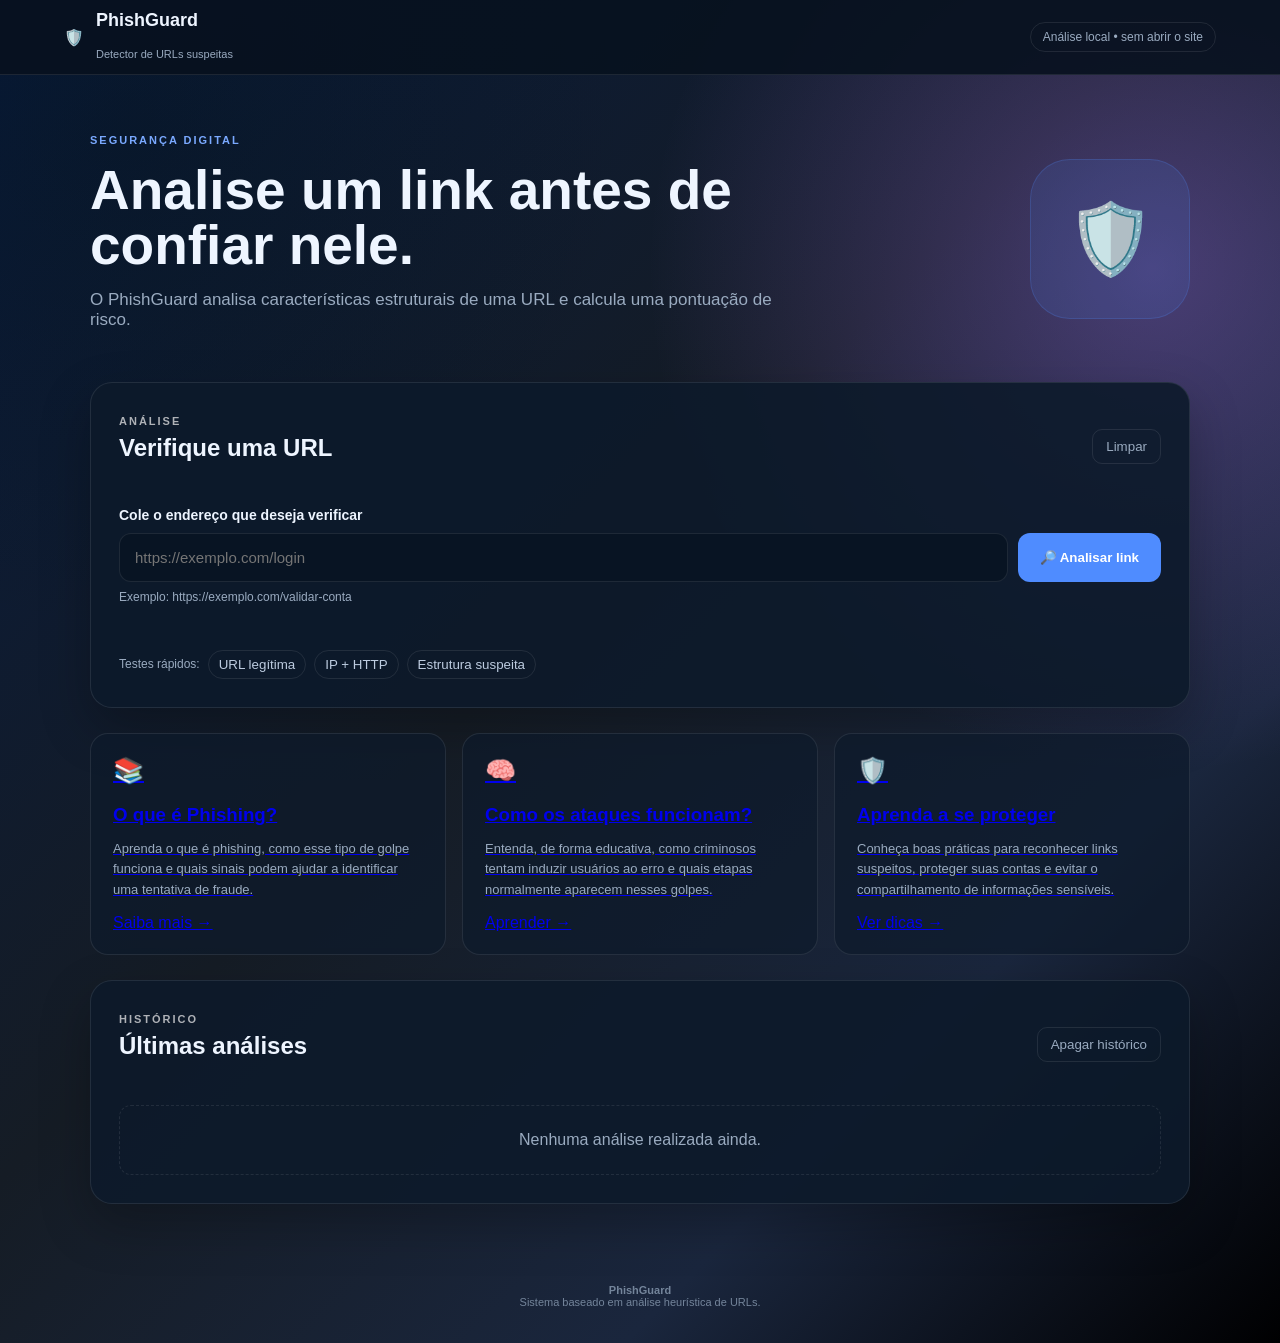
==== index.html @ 77832d0c "Versão inicial do PhishGuard" ====
<!DOCTYPE html>
<html lang="pt-BR">
<head>
    <meta charset="UTF-8">
    <meta name="viewport" content="width=device-width, initial-scale=1.0">

    <title>PhishGuard - Detector de Phishing</title>

    <link rel="stylesheet" href="./stales.css">
</head>

<body>

    <header class="topbar">

        <div class="logo">
            🛡️
            <div>
                <strong>PhishGuard</strong>
                <small>Detector de URLs suspeitas</small>
            </div>
        </div>

        <span class="status">
            Análise local • sem abrir o site
        </span>

    </header>


    <main class="container">

        <section class="hero">

            <div>

                <span class="eyebrow">
                    SEGURANÇA DIGITAL
                </span>

                <h1>
                    Analise um link antes de confiar nele.
                </h1>

                <p>
                    O PhishGuard analisa características estruturais
                    de uma URL e calcula uma pontuação de risco.
                </p>

            </div>

            <div class="shield">
                🛡️
            </div>

        </section>


        <!-- ÁREA DE ANÁLISE -->

        <section class="card">

            <div class="section-header">

                <div>
                    <span class="section-title">
                        ANÁLISE
                    </span>

                    <h2>
                        Verifique uma URL
                    </h2>
                </div>

                <button id="limpar" class="btn-secondary">
                    Limpar
                </button>

            </div>


            <form id="formulario">

                <label for="url">
                    Cole o endereço que deseja verificar
                </label>

                <div class="input-area">

                    <input
                        type="text"
                        id="url"
                        placeholder="https://exemplo.com/login"
                        autocomplete="off"
                    >

                    <button type="submit" class="btn-primary">
                        🔎 Analisar link
                    </button>

                </div>

                <p class="help">
                    Exemplo:
                    https://exemplo.com/validar-conta
                </p>

                <p id="erro" class="erro"></p>

            </form>


            <div class="testes">

                <span>Testes rápidos:</span>

                <button
                    class="teste"
                    data-url="https://www.google.com"
                >
                    URL legítima
                </button>

                <button
                    class="teste"
                    data-url="http://192.168.0.10/login/password"
                >
                    IP + HTTP
                </button>

                <button
                    class="teste"
                    data-url="http://login-conta-segura.exemplo.com/verify/account?password=true"
                >
                    Estrutura suspeita
                </button>

            </div>

        </section>


<section id="resultado" class="resultado escondido">

    <!-- CABEÇALHO DO RESULTADO -->

    <div id="resultadoTopo" class="resultado-topo">

        <div id="iconeRisco" class="icone-risco">
            🛡️
        </div>

        <div class="resultado-texto">

            <span id="nivel" class="nivel">
                RISCO BAIXO
            </span>

            <h2 id="tituloRisco">
                URL aparentemente segura
            </h2>

            <p id="resumo">
                A análise foi concluída.
            </p>

        </div>

        <div class="score">

            <strong id="pontuacao">
                0
            </strong>

            <span>
                /100
            </span>

        </div>

    </div>


    <!-- BARRA DE RISCO -->

    <div class="barra-risco">

        <div class="barra-labels">

            <span>
                BAIXO
            </span>

            <span>
                MÉDIO
            </span>

            <span>
                ALTO
            </span>

        </div>

        <div class="barra">

            <div id="barraProgresso"></div>

        </div>

    </div>


    <!-- MENSAGEM PRINCIPAL -->

    <div id="mensagemSeguranca" class="mensagem-seguranca">

        <div class="mensagem-icone">
            🛡️
        </div>

        <div>

            <strong>
                Resultado da análise
            </strong>

            <p id="mensagemResultado">

                A análise estrutural da URL foi concluída.

            </p>

        </div>

    </div>


    <!-- GRID -->

    <div class="grid-resultados">


        <!-- INDICADORES -->

        <div class="painel">

            <div class="painel-titulo">

                <span>
                    🔍
                </span>

                <div>

                    <h3>
                        Indicadores encontrados
                    </h3>

                    <p>
                        Ameaças encontradas na análise
                    </p>
                </div>

            </div>

            <div id="indicadores"></div>

        </div>


        <!-- RECOMENDAÇÃO -->

        <div class="painel">

            <div class="painel-titulo">

                <span>
                    💡
                </span>

                <div>

                    <h3>
                        Recomendação
                    </h3>

                    <p>
                        O que fazer depois da análise
                    </p>

                </div>

            </div>

            <p id="recomendacao"></p>

            <div class="aviso">

                <strong>Importante:</strong>

                o resultado é uma análise heurística.
                Nenhum indicador isolado comprova que
                uma URL é phishing.

            </div>

        </div>

    </div>


    <!-- CARACTERÍSTICAS -->

    <div class="painel caracteristicas">

        <div class="painel-titulo">

            <span>
                🧩
            </span>

            <div>

                <h3>
                    Características da URL
                </h3>

                <p>
                    Informações extraídas durante a análise
                </p>

            </div>

        </div>

        <div id="detalhes" class="detalhes"></div>

    </div>


</section>


        <!-- INFORMAÇÕES -->
    <section class="info-grid">

      <a href="aprenda.html" class="info-card link-card">

        <div class="info-icon">
            📚
        </div>

        <h3>
            O que é Phishing?
        </h3>

        <p>
            Aprenda o que é phishing, como esse tipo de
            golpe funciona e quais sinais podem ajudar
            a identificar uma tentativa de fraude.
        </p>

        <span class="saiba-mais">
            Saiba mais →
        </span>

    </a>


    <a href="aprenda.html#como-funciona"
       class="info-card link-card">

        <div class="info-icon">
            🧠
        </div>

        <h3>
            Como os ataques funcionam?
        </h3>

        <p>
            Entenda, de forma educativa, como criminosos
            tentam induzir usuários ao erro e quais etapas
            normalmente aparecem nesses golpes.
        </p>

        <span class="saiba-mais">
            Aprender →
        </span>

    </a>


    <a href="aprenda.html#prevencao"
       class="info-card link-card">

        <div class="info-icon">
            🛡️
        </div>

        <h3>
            Aprenda a se proteger
        </h3>

        <p>
            Conheça boas práticas para reconhecer links
            suspeitos, proteger suas contas e evitar o
            compartilhamento de informações sensíveis.
        </p>

        <span class="saiba-mais">
            Ver dicas →
        </span>

    </a>

</section>
        <!-- HISTÓRICO -->

        <section class="card historico">

            <div class="section-header">

                <div>

                    <span class="section-title">
                        HISTÓRICO
                    </span>

                    <h2>
                        Últimas análises
                    </h2>

                </div>

                <button
                    id="limparHistorico"
                    class="btn-secondary"
                >
                    Apagar histórico
                </button>

            </div>


            <div id="historicoLista">

                <div class="vazio">
                    Nenhuma análise realizada ainda.
                </div>

            </div>

        </section>

    </main>


    <footer>

        <strong>PhishGuard</strong>

        <br>

        Sistema baseado em análise heurística de URLs.

    </footer>


    <script src="script.js"></script>

</body>
</html>
---- stales.css ----
html {
    margin: 0;
    padding: 0;
    width: 100%;
    max-width: 100%;
    background: #071a3d;
    box-sizing: border-box;
    overflow-x: hidden;
}

body {
    margin: 0;
    padding: 0;
    width: 100%;
    max-width: 100%;
    overflow-x: hidden;
    box-sizing: border-box;
}

*,
*::before,
*::after {
    box-sizing: border-box;
}

:root {

    --fundo: #959ba4;

    --card: #0d1a2b;

    --card2: #101f33;

    --texto: #eef5ff;

    --cinza: #9aabc0;

    --azul: #4f8cff;

    --verde: #35c88a;

    --amarelo: #f2bb55;

    --vermelho: #ff6b7a;

    --borda: rgba(255,255,255,0.09);

}


body {
    min-height: 100vh;

    background:
        radial-gradient(
            circle at 10% 10%,
            rgba(5, 18, 20, 0.35),
            transparent 30%
        ),
        radial-gradient(
            circle at 90% 20%,
            rgba(166, 118, 249, 0.35),
            transparent 32%
        ),
        linear-gradient(
            135deg,
            #071a3d 0%,
            #151c25 45%,
            #1a263d 75%,
            #000001 100%
        );

    color: var(--texto);

    font-family:
        Arial,
        Helvetica,
        sans-serif;
}
/* HEADER */

.topbar {

    height: 75px;

    padding: 0 5%;

    display: flex;

    align-items: center;

    justify-content: space-between;

    border-bottom: 1px solid var(--borda);

    background: rgba(7,17,31,0.9);

}


.logo {

    display: flex;

    align-items: center;

    gap: 12px;

}


.logo > :first-child {

    font-size: 30px;

}


.logo strong {

    display: block;

    font-size: 18px;

}


.logo small {

    color: var(--cinza);

    font-size: 11px;

}


.status {

    color: var(--cinza);

    border: 1px solid var(--borda);

    padding: 7px 12px;

    border-radius: 20px;

    font-size: 12px;

}


/* CONTAINER */

.container {

    width: 92%;

    max-width: 1100px;

    margin: auto;

    padding: 55px 0 80px;

}


/* HERO */

.hero {

    display: flex;

    justify-content: space-between;

    align-items: center;

    margin-bottom: 35px;

}


.eyebrow {

    color: #7aa9ff;

    font-size: 11px;

    font-weight: bold;

    letter-spacing: 2px;

}


.hero h1 {

    font-size: 55px;

    line-height: 1;

    max-width: 700px;

    margin: 15px 0;

}


.hero p {

    color: var(--cinza);

    max-width: 700px;

    font-size: 17px;

}


.shield {

    width: 160px;

    height: 160px;

    border-radius: 40px;

    display: flex;

    justify-content: center;

    align-items: center;

    font-size: 70px;

    background: rgba(79,140,255,0.12);

    border: 1px solid rgba(79,140,255,0.2);

}


/* CARDS */

.card {

    background: rgba(13,26,43,0.9);

    border: 1px solid var(--borda);

    border-radius: 22px;

    padding: 28px;

    box-shadow: 0 20px 50px rgba(0,0,0,0.25);

}


.section-header {

    display: flex;

    justify-content: space-between;

    align-items: center;

    margin-bottom: 25px;

}


.section-title {

    color: #afb2b7;

    font-size: 11px;

    letter-spacing: 2px;

    font-weight: bold;

}


.section-header h2 {

    margin-top: 5px;

}
.section-header h3 {

    margin-top: 5px;
    color: #afb2b7;

}

label {

    display: block;

    margin-bottom: 10px;

    font-size: 14px;

    font-weight: bold;

}


/* INPUT */

.input-area {

    display: flex;

    gap: 10px;

}


input {

    flex: 1;

    background: #081423;

    color: white;

    border: 1px solid var(--borda);

    border-radius: 12px;

    padding: 15px;

    outline: none;

    font-size: 15px;

}


input:focus {

    border-color: var(--azul);

    box-shadow: 0 0 0 3px rgba(79,140,255,0.1);

}


/* BOTÕES */

button {

    cursor: pointer;

}


.btn-primary {

    border: none;

    background: var(--azul);

    color: white;

    padding: 0 22px;

    border-radius: 12px;

    font-weight: bold;

}


.btn-primary:hover {

    filter: brightness(1.15);

}


.btn-secondary {

    background: transparent;

    color: var(--cinza);

    border: 1px solid var(--borda);

    padding: 9px 13px;

    border-radius: 10px;

}


.btn-secondary:hover {

    background: rgba(255,255,255,0.05);

    color: white;

}


.help {

    color: var(--cinza);

    font-size: 12px;

    margin-top: 8px;

}


.erro {

    color: var(--vermelho);

    min-height: 20px;

    font-size: 13px;

}


/* TESTES */

.testes {

    display: flex;

    flex-wrap: wrap;

    gap: 8px;

    align-items: center;

    margin-top: 5px;

    color: var(--cinza);

    font-size: 12px;

}


.teste {

    background: transparent;

    border: 1px solid var(--borda);

    color: #bdcce0;

    border-radius: 20px;

    padding: 6px 10px;

}


/* RESULTADO */

.resultado {

    margin-top: 25px;

    background: rgba(13,26,43,0.9);

    border: 1px solid var(--borda);

    border-radius: 22px;

    overflow: hidden;

}


.resultado-header {

    padding: 28px;

    display: grid;

    grid-template-columns: auto 1fr auto;

    gap: 18px;

    align-items: center;

}


.icone-risco {

    width: 60px;

    height: 60px;

    border-radius: 17px;

    display: flex;

    justify-content: center;

    align-items: center;

    font-size: 27px;

}


.nivel {

    font-size: 11px;

    font-weight: bold;

    letter-spacing: 2px;

}


.resultado-header h2 {

    margin: 3px 0;

}


.resultado-header p {

    color: var(--cinza);

    font-size: 13px;

}


.score {

    text-align: right;

}


.score strong {

    font-size: 45px;

}


.score span {

    color: var(--cinza);

}


/* BARRA */

.barra {

    width: 100%;

    height: 8px;

    background: #081423;

}


#barraProgresso {

    height: 100%;

    width: 0%;

    transition: 0.6s;

}


/* GRID */

.grid-resultados {

    display: grid;

    grid-template-columns: 1.3fr 1fr;

    gap: 16px;

    padding: 22px 28px 0;

}


.painel {

    background: rgba(255,255,255,0.025);

    border: 1px solid var(--borda);

    border-radius: 17px;

    padding: 20px;

}


.painel h3 {

    font-size: 15px;

    margin-bottom: 15px;

}


/* INDICADORES */

.indicador {

    display: flex;

    align-items: flex-start;

    gap: 10px;

    padding: 11px;

    border-radius: 11px;

    background: rgba(255,255,255,0.025);

    margin-bottom: 8px;

}


.indicador strong {

    display: block;

    font-size: 13px;

}


.indicador span {

    color: var(--cinza);

    font-size: 12px;

}


.pontos {

    margin-left: auto;

    color: var(--amarelo) !important;

    font-weight: bold;

    white-space: nowrap;

}


/* AVISO */

.aviso {

    margin-top: 20px;

    padding: 13px;

    border-radius: 12px;

    background: rgba(242,187,85,0.07);

    color: #c9c3af;

    font-size: 12px;

}


/* CARACTERÍSTICAS */

.caracteristicas {

    margin: 16px 28px 28px;

}


.detalhes {

    display: grid;

    grid-template-columns: repeat(4,1fr);

    gap: 10px;

}


.detalhe {

    background: #0a1727;

    padding: 12px;

    border-radius: 10px;

}


.detalhe span {

    display: block;

    color: var(--cinza);

    font-size: 11px;

}


.detalhe strong {

    font-size: 13px;

}


/* INFO */

.info-grid {

    display: grid;

    grid-template-columns: repeat(3,1fr);

    gap: 16px;

    margin: 25px 0;

}


.info-card {

    padding: 22px;

    background: rgba(13,26,43,0.7);

    border: 1px solid var(--borda);

    border-radius: 18px;

}


.info-icon {

    font-size: 25px;

    margin-bottom: 12px;

}


.info-card h3 {

    margin-bottom: 7px;

}


.info-card p {

    color: var(--cinza);

    font-size: 13px;

    line-height: 1.6;

}


/* HISTÓRICO */

.historico {

    margin-top: 25px;

}


.historico-item {

    display: grid;

    grid-template-columns: auto 1fr auto;

    gap: 12px;

    align-items: center;

    padding: 13px;

    border: 1px solid var(--borda);

    border-radius: 12px;

    margin-bottom: 8px;

}


.historico-url {

    overflow: hidden;

    text-overflow: ellipsis;

    white-space: nowrap;

    font-size: 13px;

}


.historico-data {

    color: var(--cinza);

    font-size: 11px;

}


.vazio {

    text-align: center;

    color: var(--cinza);

    padding: 25px;

    border: 1px dashed var(--borda);

    border-radius: 12px;

}


/* FOOTER */

footer {

    text-align: center;

    color: #74859b;

    font-size: 11px;

    padding-bottom: 35px;

}


/* ESCONDER */

.escondido {

    display: none;

}


/* RESPONSIVIDADE */

@media(max-width: 800px) {

    .status {

        display: none;

    }


    .hero h1 {

        font-size: 40px;

    }


    .shield {

        display: none;

    }


    .input-area {

        flex-direction: column;

    }


    .btn-primary {

        height: 50px;

    }


    .grid-resultados {

        grid-template-columns: 1fr;

    }


    .info-grid {

        grid-template-columns: 1fr;

    }


    .detalhes {

        grid-template-columns: repeat(2,1fr);

    }

}


@media(max-width: 500px) {

    .container {

        padding-top: 30px;

    }


    .card {

        padding: 20px;

    }


    .resultado-header {

        grid-template-columns: auto 1fr;

    }


    .score {

        grid-column: 2;

        text-align: left;

    }


    .grid-resultados {

        padding: 18px 20px 0;

    }


    .caracteristicas {

        margin: 15px 20px 20px;

    }

}

/* =========================================
   RESULTADO DINÂMICO
========================================= */

.resultado {

    margin-top: 25px;

    background:
        rgba(10, 28, 55, 0.94);

    border: 1px solid var(--borda);

    border-radius: 24px;

    overflow: hidden;

    animation:
        aparecerResultado 0.45s ease;

}


@keyframes aparecerResultado {

    from {

        opacity: 0;

        transform:
            translateY(15px);

    }

    to {

        opacity: 1;

        transform:
            translateY(0);

    }

}


/* TOPO */

.resultado-topo {

    padding: 30px;

    display: grid;

    grid-template-columns:
        auto 1fr auto;

    gap: 20px;

    align-items: center;

}


.icone-risco {

    width: 72px;

    height: 72px;

    border-radius: 20px;

    display: flex;

    align-items: center;

    justify-content: center;

    font-size: 35px;

    transition:
        0.4s ease;

}


.resultado-texto {

    min-width: 0;

}


.nivel {

    font-size: 12px;

    font-weight: 800;

    letter-spacing: 2px;

}


.resultado-texto h2 {

    font-size: 28px;

    margin: 4px 0;

}


.resultado-texto p {

    color: #c8d9ed;

    font-size: 15px;

}


/* SCORE */

.score {

    text-align: center;

    min-width: 110px;

}


.score strong {

    display: inline-block;

    font-size: 52px;

    line-height: 1;

}


.score span {

    color: #a9bfd8;

    font-size: 15px;

}


/* BARRA */

.barra-risco {

    padding: 0 30px 25px;

}


.barra-labels {

    display: flex;

    justify-content: space-between;

    color: #8fa8c5;

    font-size: 10px;

    font-weight: bold;

    letter-spacing: 1px;

    margin-bottom: 7px;

}


.barra {

    width: 100%;

    height: 11px;

    border-radius: 20px;

    background: rgba(255,255,255,0.08);

    overflow: hidden;

}


#barraProgresso {

    height: 100%;

    width: 0%;

    border-radius: 20px;

    transition:
        width 1s ease;

}


/* MENSAGEM */

.mensagem-seguranca {

    margin: 0 30px 22px;

    padding: 18px;

    display: flex;

    gap: 14px;

    align-items: flex-start;

    border-radius: 15px;

    background:
        rgba(255,255,255,0.035);

    border: 1px solid var(--borda);

}


.mensagem-icone {

    font-size: 24px;

}


.mensagem-seguranca strong {

    font-size: 15px;

}


.mensagem-seguranca p {

    color: #c6d8ec;

    font-size: 14px;

    margin-top: 3px;

    line-height: 1.6;

}


/* PAINEL */

.painel-titulo {

    display: flex;

    align-items: flex-start;

    gap: 12px;

    margin-bottom: 17px;

}


.painel-titulo > span {

    font-size: 22px;

}


.painel-titulo h3 {

    margin: 0;

}


.painel-titulo p {

    color: #91a9c4;

    font-size: 12px;

    margin-top: 2px;

}


/* INDICADOR */

.indicador {

    display: flex;

    align-items: flex-start;

    gap: 10px;

    padding: 12px;

    border-radius: 11px;

    background:
        rgba(255,255,255,0.025);

    margin-bottom: 8px;

    transition:
        transform 0.2s ease,
        background 0.2s ease;

}


.indicador:hover {

    transform:
        translateX(3px);

    background:
        rgba(255,255,255,0.05);

}


.indicador strong {

    display: block;

    font-size: 14px;

}


.indicador span {

    color: #aec3db;

    font-size: 12px;

}


.pontos {

    margin-left: auto;

    color: #ffd166 !important;

    font-weight: bold;

    white-space: nowrap;

}


/* CORES DOS ESTADOS */

.resultado.seguro {

    border-color:
        rgba(69, 230, 164, 0.35);

}


.resultado.atencao {

    border-color:
        rgba(255, 209, 102, 0.35);

}


.resultado.perigoso {

    border-color:
        rgba(255, 102, 128, 0.4);

}


/* RESPONSIVO */

@media(max-width: 700px) {

    .resultado-topo {

        grid-template-columns:
            auto 1fr;

        padding: 22px;

    }


    .score {

        grid-column: 2;

        text-align: left;

    }


    .resultado-texto h2 {

        font-size: 22px;

    }


    .barra-risco {

        padding:
            0 22px 22px;

    }


    .mensagem-seguranca {

        margin:
            0 22px 18px;

    }

}
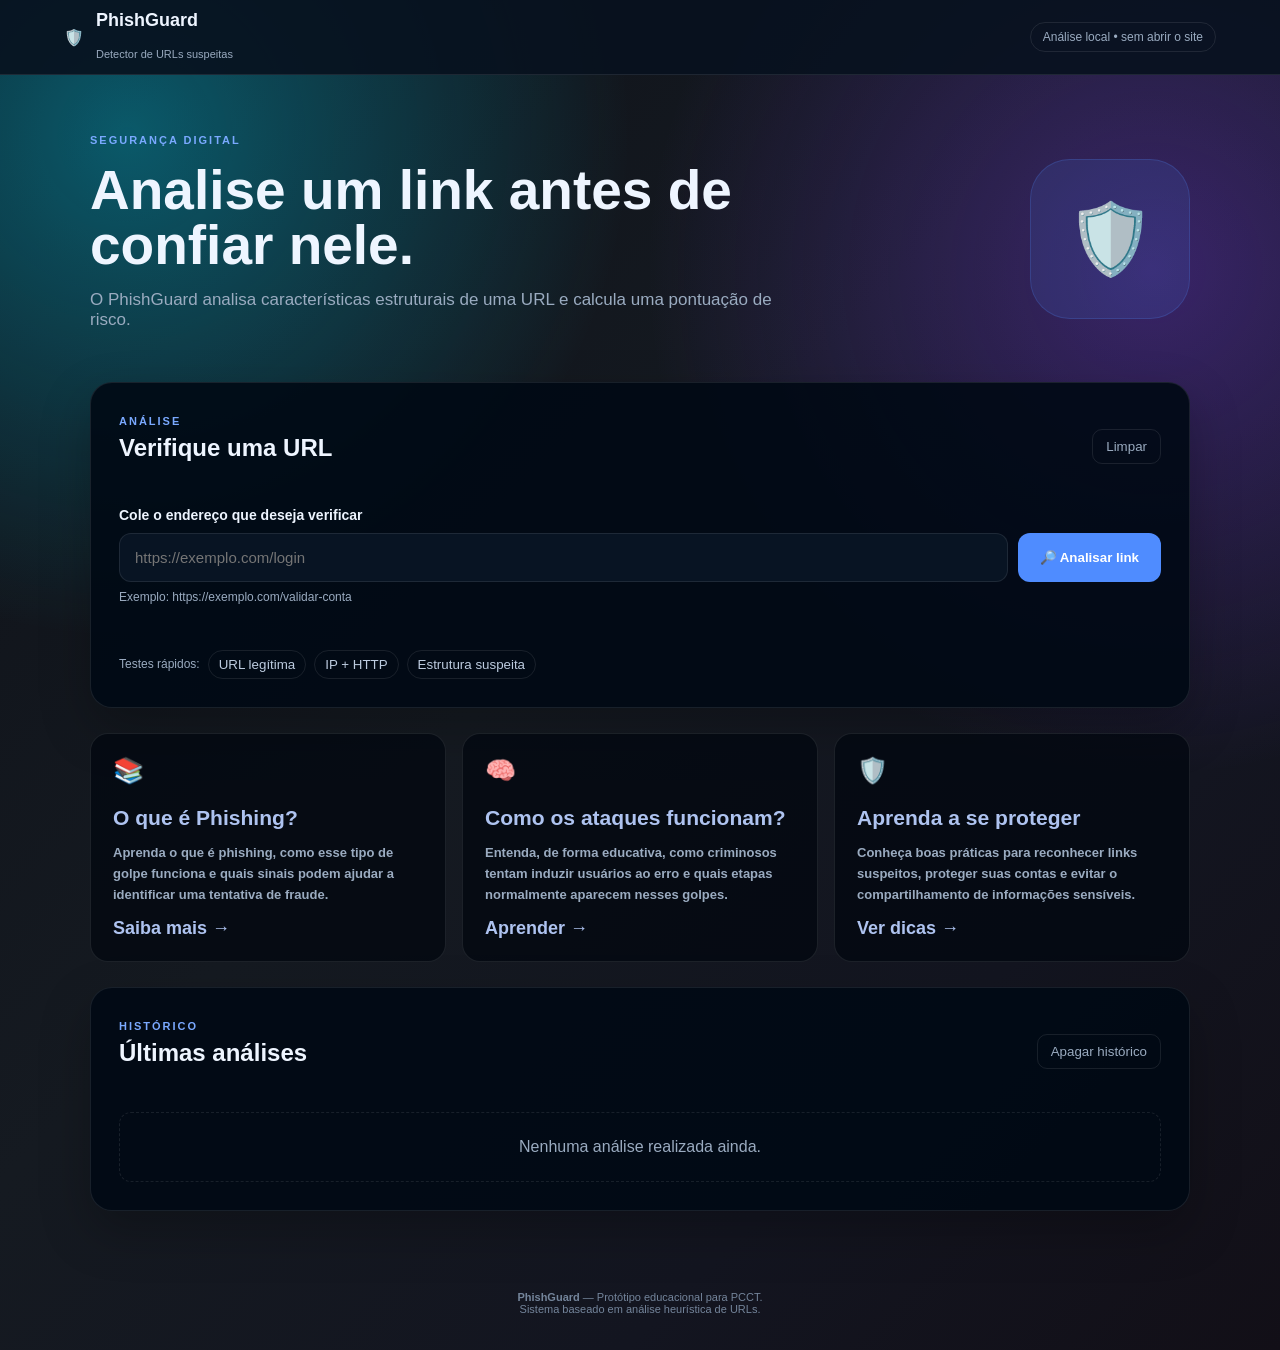
==== commit f122a209: "teste novo" ====
--- a/index.html
+++ b/index.html
@@ -459,6 +459,7 @@
     <footer>
 
         <strong>PhishGuard</strong>
+        — Protótipo educacional para PCCT.
 
         <br>
 
--- a/stales.css
+++ b/stales.css
@@ -25,7 +25,7 @@
 
 :root {
 
-    --fundo: #959ba4;
+    --fundo: #07111f;
 
     --card: #0d1a2b;
 
@@ -54,20 +54,20 @@
     background:
         radial-gradient(
             circle at 10% 10%,
-            rgba(5, 18, 20, 0.35),
+            rgba(0, 220, 255, 0.35),
             transparent 30%
         ),
         radial-gradient(
             circle at 90% 20%,
-            rgba(166, 118, 249, 0.35),
+            rgba(124, 58, 237, 0.35),
             transparent 32%
         ),
         linear-gradient(
             135deg,
-            #071a3d 0%,
-            #151c25 45%,
-            #1a263d 75%,
-            #000001 100%
+            #0e1118 0%,
+            #151a21 45%,
+            #131520 75%,
+            #120f17 100%
         );
 
     color: var(--texto);
@@ -243,7 +243,7 @@
 
 .card {
 
-    background: rgba(13,26,43,0.9);
+    background: rgba(0, 9, 21, 0.9);
 
     border: 1px solid var(--borda);
 
@@ -271,7 +271,7 @@
 
 .section-title {
 
-    color: #afb2b7;
+    color: #7aa9ff;
 
     font-size: 11px;
 
@@ -287,490 +287,486 @@
     margin-top: 5px;
 
 }
-.section-header h3 {
+
+
+label {
+
+    display: block;
+
+    margin-bottom: 10px;
+
+    font-size: 14px;
+
+    font-weight: bold;
+
+}
+
+
+/* INPUT */
+
+.input-area {
+
+    display: flex;
+
+    gap: 10px;
+
+}
+
+
+input {
+
+    flex: 1;
+
+    background: #081423;
+
+    color: white;
+
+    border: 1px solid var(--borda);
+
+    border-radius: 12px;
+
+    padding: 15px;
+
+    outline: none;
+
+    font-size: 15px;
+
+}
+
+
+input:focus {
+
+    border-color: var(--azul);
+
+    box-shadow: 0 0 0 3px rgba(79,140,255,0.1);
+
+}
+
+
+/* BOTÕES */
+
+button {
+
+    cursor: pointer;
+
+}
+
+
+.btn-primary {
+
+    border: none;
+
+    background: var(--azul);
+
+    color: white;
+
+    padding: 0 22px;
+
+    border-radius: 12px;
+
+    font-weight: bold;
+
+}
+
+
+.btn-primary:hover {
+
+    filter: brightness(1.15);
+
+}
+
+
+.btn-secondary {
+
+    background: transparent;
+
+    color: var(--cinza);
+
+    border: 1px solid var(--borda);
+
+    padding: 9px 13px;
+
+    border-radius: 10px;
+
+}
+
+
+.btn-secondary:hover {
+
+    background: rgba(255,255,255,0.05);
+
+    color: white;
+
+}
+
+
+.help {
+
+    color: var(--cinza);
+
+    font-size: 12px;
+
+    margin-top: 8px;
+
+}
+
+
+.erro {
+
+    color: var(--vermelho);
+
+    min-height: 20px;
+
+    font-size: 13px;
+
+}
+
+
+/* TESTES */
+
+.testes {
+
+    display: flex;
+
+    flex-wrap: wrap;
+
+    gap: 8px;
+
+    align-items: center;
 
     margin-top: 5px;
-    color: #afb2b7;
-
-}
-
-label {
+
+    color: var(--cinza);
+
+    font-size: 12px;
+
+}
+
+
+.teste {
+
+    background: transparent;
+
+    border: 1px solid var(--borda);
+
+    color: #bdcce0;
+
+    border-radius: 20px;
+
+    padding: 6px 10px;
+
+}
+
+
+/* RESULTADO */
+
+.resultado {
+
+    margin-top: 25px;
+
+    background: rgba(0, 9, 21, 0.9);
+
+    border: 1px solid var(--borda);
+
+    border-radius: 22px;
+
+    overflow: hidden;
+
+}
+
+
+.resultado-header {
+
+    padding: 28px;
+
+    display: grid;
+
+    grid-template-columns: auto 1fr auto;
+
+    gap: 18px;
+
+    align-items: center;
+
+}
+
+
+.icone-risco {
+
+    width: 60px;
+
+    height: 60px;
+
+    border-radius: 17px;
+
+    display: flex;
+
+    justify-content: center;
+
+    align-items: center;
+
+    font-size: 27px;
+
+}
+
+
+.nivel {
+
+    font-size: 11px;
+
+    font-weight: bold;
+
+    letter-spacing: 2px;
+
+}
+
+
+.resultado-header h2 {
+
+    margin: 3px 0;
+
+}
+
+
+.resultado-header p {
+
+    color: var(--cinza);
+
+    font-size: 13px;
+
+}
+
+
+.score {
+
+    text-align: right;
+
+}
+
+
+.score strong {
+
+    font-size: 45px;
+
+}
+
+
+.score span {
+
+    color: var(--cinza);
+
+}
+
+
+/* BARRA */
+
+.barra {
+
+    width: 100%;
+
+    height: 8px;
+
+    background: #081423;
+
+}
+
+
+#barraProgresso {
+
+    height: 100%;
+
+    width: 0%;
+
+    transition: 0.6s;
+
+}
+
+
+/* GRID */
+
+.grid-resultados {
+
+    display: grid;
+
+    grid-template-columns: 1.3fr 1fr;
+
+    gap: 16px;
+
+    padding: 22px 28px 0;
+
+}
+
+
+.painel {
+
+    background: rgba(0, 10, 32, 0.025);
+
+    border: 1px solid var(--borda);
+
+    border-radius: 17px;
+
+    padding: 20px;
+
+}
+
+
+.painel h3 {
+
+    font-size: 15px;
+
+    margin-bottom: 15px;
+
+}
+
+
+/* INDICADORES */
+
+.indicador {
+
+    display: flex;
+
+    align-items: flex-start;
+
+    gap: 10px;
+
+    padding: 11px;
+
+    border-radius: 11px;
+
+    background: rgba(255,255,255,0.025);
+
+    margin-bottom: 8px;
+
+}
+
+
+.indicador strong {
 
     display: block;
 
-    margin-bottom: 10px;
-
-    font-size: 14px;
+    font-size: 13px;
+
+}
+
+
+.indicador span {
+
+    color: var(--cinza);
+
+    font-size: 12px;
+
+}
+
+
+.pontos {
+
+    margin-left: auto;
+
+    color: var(--amarelo) !important;
 
     font-weight: bold;
 
-}
-
-
-/* INPUT */
-
-.input-area {
-
-    display: flex;
+    white-space: nowrap;
+
+}
+
+
+/* AVISO */
+
+.aviso {
+
+    margin-top: 20px;
+
+    padding: 13px;
+
+    border-radius: 12px;
+
+    background: rgba(242,187,85,0.07);
+
+    color: #c9c3af;
+
+    font-size: 12px;
+
+}
+
+
+/* CARACTERÍSTICAS */
+
+.caracteristicas {
+
+    margin: 16px 28px 28px;
+
+}
+
+
+.detalhes {
+
+    display: grid;
+
+    grid-template-columns: repeat(4,1fr);
 
     gap: 10px;
 
 }
 
 
-input {
-
-    flex: 1;
-
-    background: #081423;
-
-    color: white;
+.detalhe {
+
+    background: #0a1727;
+
+    padding: 12px;
+
+    border-radius: 10px;
+
+}
+
+
+.detalhe span {
+
+    display: block;
+
+    color: var(--cinza);
+
+    font-size: 11px;
+
+}
+
+
+.detalhe strong {
+
+    font-size: 13px;
+
+}
+
+
+/* INFO */
+
+.info-grid {
+
+    display: grid;
+
+    grid-template-columns: repeat(3,1fr);
+
+    gap: 16px;
+
+    margin: 25px 0;
+
+}
+
+
+.info-card {
+
+    padding: 22px;
+
+    background: rgba(0, 7, 15, 0.7);
 
     border: 1px solid var(--borda);
 
-    border-radius: 12px;
-
-    padding: 15px;
-
-    outline: none;
-
-    font-size: 15px;
-
-}
-
-
-input:focus {
-
-    border-color: var(--azul);
-
-    box-shadow: 0 0 0 3px rgba(79,140,255,0.1);
-
-}
-
-
-/* BOTÕES */
-
-button {
-
-    cursor: pointer;
-
-}
-
-
-.btn-primary {
-
-    border: none;
-
-    background: var(--azul);
-
-    color: white;
-
-    padding: 0 22px;
-
-    border-radius: 12px;
-
-    font-weight: bold;
-
-}
-
-
-.btn-primary:hover {
-
-    filter: brightness(1.15);
-
-}
-
-
-.btn-secondary {
-
-    background: transparent;
-
-    color: var(--cinza);
-
-    border: 1px solid var(--borda);
-
-    padding: 9px 13px;
-
-    border-radius: 10px;
-
-}
-
-
-.btn-secondary:hover {
-
-    background: rgba(255,255,255,0.05);
-
-    color: white;
-
-}
-
-
-.help {
-
-    color: var(--cinza);
-
-    font-size: 12px;
-
-    margin-top: 8px;
-
-}
-
-
-.erro {
-
-    color: var(--vermelho);
-
-    min-height: 20px;
-
-    font-size: 13px;
-
-}
-
-
-/* TESTES */
-
-.testes {
-
-    display: flex;
-
-    flex-wrap: wrap;
-
-    gap: 8px;
-
-    align-items: center;
-
-    margin-top: 5px;
-
-    color: var(--cinza);
-
-    font-size: 12px;
-
-}
-
-
-.teste {
-
-    background: transparent;
-
-    border: 1px solid var(--borda);
-
-    color: #bdcce0;
-
-    border-radius: 20px;
-
-    padding: 6px 10px;
-
-}
-
-
-/* RESULTADO */
-
-.resultado {
-
-    margin-top: 25px;
-
-    background: rgba(13,26,43,0.9);
-
-    border: 1px solid var(--borda);
-
-    border-radius: 22px;
-
-    overflow: hidden;
-
-}
-
-
-.resultado-header {
-
-    padding: 28px;
-
-    display: grid;
-
-    grid-template-columns: auto 1fr auto;
-
-    gap: 18px;
-
-    align-items: center;
-
-}
-
-
-.icone-risco {
-
-    width: 60px;
-
-    height: 60px;
-
-    border-radius: 17px;
-
-    display: flex;
-
-    justify-content: center;
-
-    align-items: center;
-
-    font-size: 27px;
-
-}
-
-
-.nivel {
-
-    font-size: 11px;
-
-    font-weight: bold;
-
-    letter-spacing: 2px;
-
-}
-
-
-.resultado-header h2 {
-
-    margin: 3px 0;
-
-}
-
-
-.resultado-header p {
-
-    color: var(--cinza);
-
-    font-size: 13px;
-
-}
-
-
-.score {
-
-    text-align: right;
-
-}
-
-
-.score strong {
-
-    font-size: 45px;
-
-}
-
-
-.score span {
-
-    color: var(--cinza);
-
-}
-
-
-/* BARRA */
-
-.barra {
-
-    width: 100%;
-
-    height: 8px;
-
-    background: #081423;
-
-}
-
-
-#barraProgresso {
-
-    height: 100%;
-
-    width: 0%;
-
-    transition: 0.6s;
-
-}
-
-
-/* GRID */
-
-.grid-resultados {
-
-    display: grid;
-
-    grid-template-columns: 1.3fr 1fr;
-
-    gap: 16px;
-
-    padding: 22px 28px 0;
-
-}
-
-
-.painel {
-
-    background: rgba(255,255,255,0.025);
-
-    border: 1px solid var(--borda);
-
-    border-radius: 17px;
-
-    padding: 20px;
-
-}
-
-
-.painel h3 {
-
-    font-size: 15px;
-
-    margin-bottom: 15px;
-
-}
-
-
-/* INDICADORES */
-
-.indicador {
-
-    display: flex;
-
-    align-items: flex-start;
-
-    gap: 10px;
-
-    padding: 11px;
-
-    border-radius: 11px;
-
-    background: rgba(255,255,255,0.025);
-
-    margin-bottom: 8px;
-
-}
-
-
-.indicador strong {
-
-    display: block;
-
-    font-size: 13px;
-
-}
-
-
-.indicador span {
-
-    color: var(--cinza);
-
-    font-size: 12px;
-
-}
-
-
-.pontos {
-
-    margin-left: auto;
-
-    color: var(--amarelo) !important;
-
-    font-weight: bold;
-
-    white-space: nowrap;
-
-}
-
-
-/* AVISO */
-
-.aviso {
-
-    margin-top: 20px;
-
-    padding: 13px;
-
-    border-radius: 12px;
-
-    background: rgba(242,187,85,0.07);
-
-    color: #c9c3af;
-
-    font-size: 12px;
-
-}
-
-
-/* CARACTERÍSTICAS */
-
-.caracteristicas {
-
-    margin: 16px 28px 28px;
-
-}
-
-
-.detalhes {
-
-    display: grid;
-
-    grid-template-columns: repeat(4,1fr);
-
-    gap: 10px;
-
-}
-
-
-.detalhe {
-
-    background: #0a1727;
-
-    padding: 12px;
-
-    border-radius: 10px;
-
-}
-
-
-.detalhe span {
-
-    display: block;
-
-    color: var(--cinza);
-
-    font-size: 11px;
-
-}
-
-
-.detalhe strong {
-
-    font-size: 13px;
-
-}
-
-
-/* INFO */
-
-.info-grid {
-
-    display: grid;
-
-    grid-template-columns: repeat(3,1fr);
-
-    gap: 16px;
-
-    margin: 25px 0;
-
-}
-
-
-.info-card {
-
-    padding: 22px;
-
-    background: rgba(13,26,43,0.7);
-
-    border: 1px solid var(--borda);
-
     border-radius: 18px;
 
 }
 
 
+
 .info-icon {
 
     font-size: 25px;
@@ -780,8 +776,9 @@
 }
 
 
+
 .info-card h3 {
-
+    
     margin-bottom: 7px;
 
 }
@@ -1007,7 +1004,7 @@
     margin-top: 25px;
 
     background:
-        rgba(10, 28, 55, 0.94);
+        rgba(0, 9, 24, 0.94);
 
     border: 1px solid var(--borda);
 
@@ -1438,4 +1435,27 @@
 
     }
 
+}
+
+
+.info-card {
+    color: #aec3f0;
+    text-decoration: none;
+    font-size: 18px;
+    font-weight: bold;
+}
+
+/* Quando o mouse passa por cima */
+.link-aprenda:hover {
+    color: #00ff66;
+}
+
+/* Link já visitado */
+.link-aprenda:visited {
+    color: #064df2;
+}
+
+/* Quando o link é clicado */
+.link-aprenda:active {
+    color: #00ff66;
 }
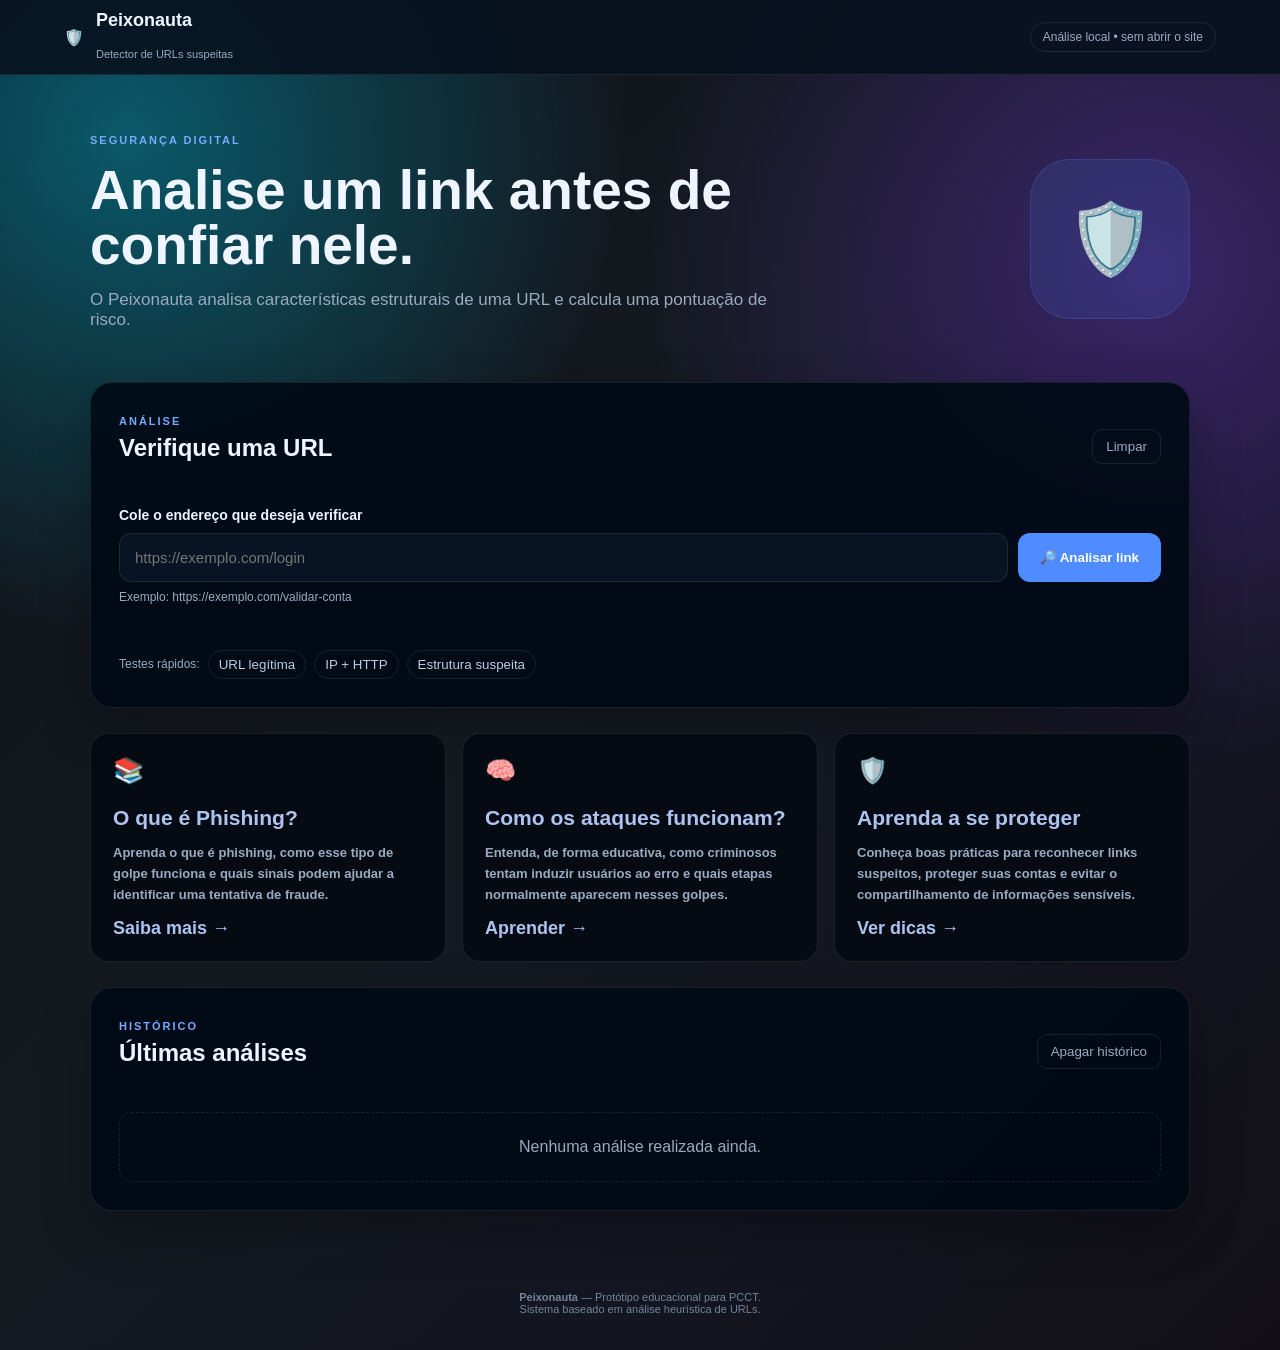
==== commit 418836e9: "novo nome ao site" ====
--- a/index.html
+++ b/index.html
@@ -4,7 +4,7 @@
     <meta charset="UTF-8">
     <meta name="viewport" content="width=device-width, initial-scale=1.0">
 
-    <title>PhishGuard - Detector de Phishing</title>
+    <title>Peixonauta - Detector de Phishing</title>
 
     <link rel="stylesheet" href="./stales.css">
 </head>
@@ -16,7 +16,7 @@
         <div class="logo">
             🛡️
             <div>
-                <strong>PhishGuard</strong>
+                <strong>Peixonauta</strong>
                 <small>Detector de URLs suspeitas</small>
             </div>
         </div>
@@ -43,7 +43,7 @@
                 </h1>
 
                 <p>
-                    O PhishGuard analisa características estruturais
+                    O Peixonauta analisa características estruturais
                     de uma URL e calcula uma pontuação de risco.
                 </p>
 
@@ -458,7 +458,7 @@
 
     <footer>
 
-        <strong>PhishGuard</strong>
+        <strong>Peixonauta</strong>
         — Protótipo educacional para PCCT.
 
         <br>
